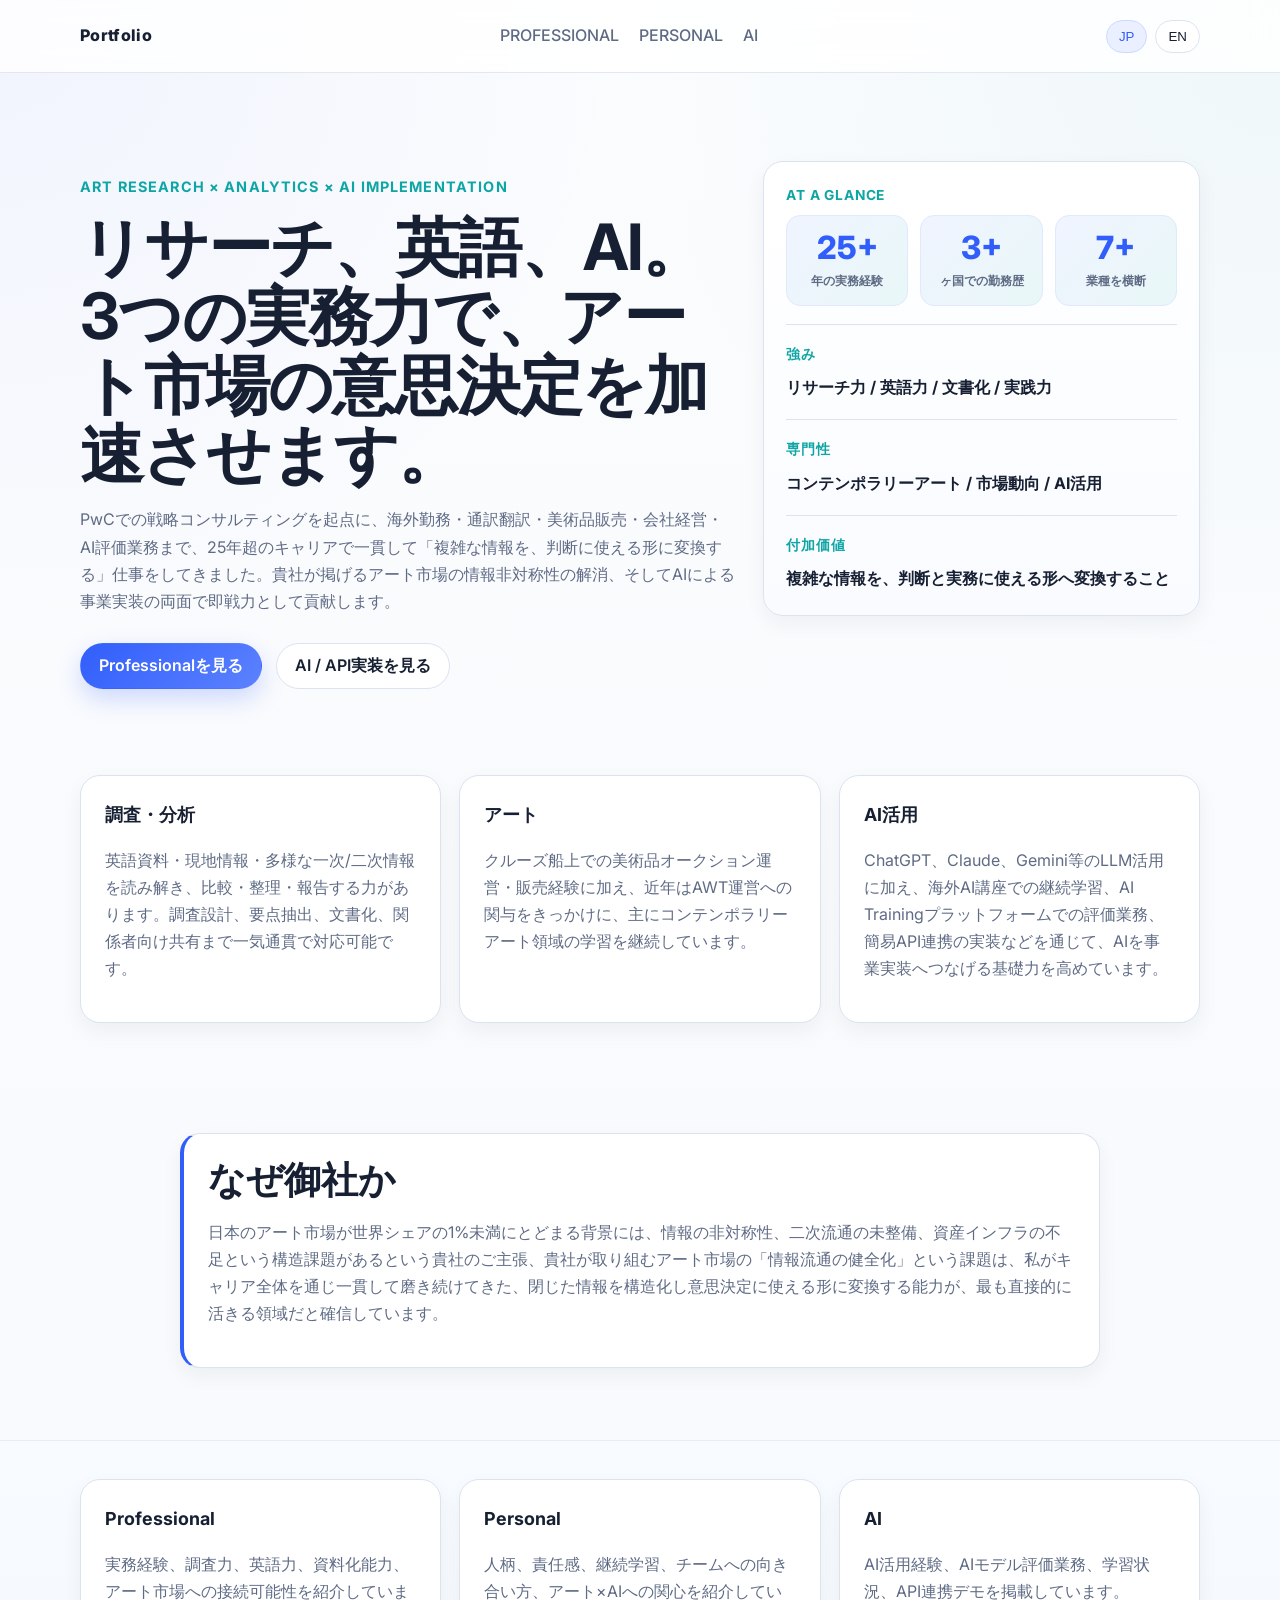
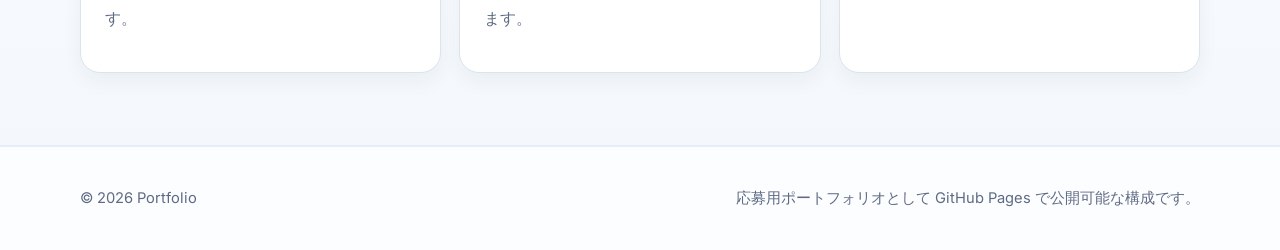
==== index.html @ 19f812e2 "Add files via upload" ====
<!DOCTYPE html>
<html lang="ja">
<head>
  <meta charset="UTF-8" />
  <meta name="viewport" content="width=device-width, initial-scale=1.0" />
  <title>Portfolio | Art Research & AI Implementation</title>
  <meta name="description" content="Professional portfolio for Art Researcher / AI Specialist application." />
  <link rel="preconnect" href="https://fonts.googleapis.com">
  <link rel="preconnect" href="https://fonts.gstatic.com" crossorigin>
  <link href="https://fonts.googleapis.com/css2?family=Inter:wght@400;500;600;700;800&display=swap" rel="stylesheet">
  <link rel="stylesheet" href="styles.css" />
</head>
<body>
  <header class="site-header">
    <div class="container nav">
      <a href="index.html" class="logo">Portfolio</a>
      <nav class="nav-links">
        <a href="professional.html" data-i18n="nav.professional">PROFESSIONAL</a>
        <a href="personal.html" data-i18n="nav.personal">PERSONAL</a>
        <a href="ai.html" data-i18n="nav.ai">AI</a>
      </nav>
      <div class="lang-switch">
        <button id="lang-jp" class="lang-btn">JP</button>
        <button id="lang-en" class="lang-btn">EN</button>
      </div>
    </div>
  </header>

  <main>
    <section class="hero">
      <div class="container hero-grid">
        <div>
          <p class="eyebrow">Art Research × Analytics × AI Implementation</p>
          <h1 data-i18n="index.title">リサーチ、英語、AI。<br>3つの実務力で、アート市場の意思決定を加速させます。</h1>
          <p class="lead" data-i18n="index.lead">
            PwCでの戦略コンサルティングを起点に、海外勤務・通訳翻訳・美術品販売・会社経営・AI評価業務まで、25年超のキャリアで一貫して「複雑な情報を、判断に使える形に変換する」仕事をしてきました。貴社が掲げるアート市場の情報非対称性の解消、そしてAIによる事業実装の両面で即戦力として貢献します。
          </p>
          <div class="hero-cta">
            <a class="btn btn-primary" href="professional.html" data-i18n="common.viewProfessional">Professionalを見る</a>
            <a class="btn btn-secondary" href="ai.html" data-i18n="common.viewAI">AI / API実装を見る</a>
          </div>
        </div>

        <div class="hero-card">
          <div class="metric">
            <span class="metric-label">At a Glance</span>
            <div class="fact-strip">
              <div class="fact"><span class="fact-number">25+</span><span class="fact-label" data-i18n="index.fact1">年の実務経験</span></div>
              <div class="fact"><span class="fact-number">3+</span><span class="fact-label" data-i18n="index.fact2">カ国での勤務歴</span></div>
              <div class="fact"><span class="fact-number">7+</span><span class="fact-label" data-i18n="index.fact3">業種を横断</span></div>
            </div>
          </div>
          <div class="metric">
            <span class="metric-label" data-i18n="index.metric1Label">強み</span>
            <strong data-i18n="index.metric1Value">Research / English / Documentation / AI Implementation</strong>
          </div>
          <div class="metric">
            <span class="metric-label" data-i18n="index.metric2Label">専門性</span>
            <strong data-i18n="index.metric2Value">Contemporary Art / Market Intelligence / AI Adoption</strong>
          </div>
          <div class="metric">
            <span class="metric-label" data-i18n="index.metric3Label">付加価値</span>
            <strong data-i18n="index.metric3Value">閉じた情報を、意思決定に使える形へ変換すること</strong>
          </div>
        </div>
      </div>
    </section>

    <section class="section">
      <div class="container">
        <div class="card-grid three">
          <article class="card">
            <h3 data-i18n="index.card1Title">Research & Analytics</h3>
            <p data-i18n="index.card1Text">
              英語資料・現地情報・多様な一次/二次情報を読み解き、比較・整理・報告する力があります。調査設計、要点抽出、文書化、関係者向け共有まで一気通貫で対応可能です。
            </p>
          </article>

          <article class="card">
            <h3 data-i18n="index.card2Title">Art Market / Contemporary Art</h3>
            <p data-i18n="index.card2Text">
              クルーズ船上での美術品オークション運営・販売経験に加え、近年はAWT運営への関与をきっかけに、主にコンテンポラリーアート領域の学習を継続しています。
            </p>
          </article>

          <article class="card">
            <h3 data-i18n="index.card3Title">AI / Implementation</h3>
            <p data-i18n="index.card3Text">
              ChatGPT、Claude、Gemini等のLLM活用に加え、海外AI講座での継続学習、AI Trainingプラットフォームでの評価業務、簡易API連携の実装などを通じて、AIを事業実装へつなげる基礎力を高めています。
            </p>
          </article>
        </div>
      </div>
    </section>

    <section class="section">
      <div class="container narrow">
        <div class="card" style="border-left: 4px solid var(--accent);">
          <h2 data-i18n="index.whyTitle">なぜ御社か</h2>
          <p data-i18n="index.whyText">
            日本のアート市場が世界シェアの1%未満にとどまる背景には、情報の非対称性、二次流通の未整備、資産インフラの不足という構造課題があるという貴社のご主張、貴社が取り組むアート市場の「情報流通の健全化」という課題は、私がキャリア全体を通じ一貫して磨き続けてきた、閉じた情報を構造化し意思決定に使える形に変換する能力が、最も直接的に活きる領域だと確信しています。
          </p>
        </div>
      </div>
    </section>

    <section class="section alt">
      <div class="container">
        <div class="card-grid three">
          <a class="card link-card" href="professional.html">
            <h3>Professional</h3>
            <p data-i18n="index.linkPro">
              実務経験、調査力、英語力、資料化能力、アート市場への接続可能性を紹介しています。
            </p>
          </a>

          <a class="card link-card" href="personal.html">
            <h3>Personal</h3>
            <p data-i18n="index.linkPersonal">
              人柄、責任感、継続学習、チームへの向き合い方、アート×AIへの関心を紹介しています。
            </p>
          </a>

          <a class="card link-card" href="ai.html">
            <h3>AI</h3>
            <p data-i18n="index.linkAI">
              AI活用経験、AIモデル評価業務、学習状況、API連携デモを掲載しています。
            </p>
          </a>
        </div>
      </div>
    </section>
  </main>

  <footer class="site-footer">
    <div class="container footer-inner">
      <p>© 2026 Portfolio</p>
      <p data-i18n="footer.text">応募用ポートフォリオとして GitHub Pages で公開可能な構成です。</p>
    </div>
  </footer>

  <script src="script.js"></script>
</body>
</html>
---- styles.css ----
:root {
  --bg: #f7f9fc;
  --bg-soft: #f1f5f9;
  --panel: #ffffff;
  --panel-strong: #f8fbff;
  --text: #172033;
  --muted: #5f6b85;
  --line: #dbe3ef;
  --accent: #315efb;
  --accent-2: #0ea5a4;
  --shadow: 0 14px 36px rgba(23, 32, 51, 0.08);
  --shadow-soft: 0 8px 20px rgba(23, 32, 51, 0.05);
  --max: 1120px;
  --radius: 20px;
}

* {
  box-sizing: border-box;
}

html {
  scroll-behavior: smooth;
}

body {
  margin: 0;
  font-family: "Inter", system-ui, -apple-system, BlinkMacSystemFont, "Segoe UI", sans-serif;
  color: var(--text);
  background:
    radial-gradient(circle at top left, rgba(49, 94, 251, 0.05), transparent 28%),
    radial-gradient(circle at top right, rgba(14, 165, 164, 0.05), transparent 30%),
    linear-gradient(180deg, #fbfcfe 0%, #f7f9fc 100%);
  line-height: 1.7;
}

a {
  color: inherit;
  text-decoration: none;
}

.container {
  width: min(calc(100% - 32px), var(--max));
  margin: 0 auto;
}

.narrow {
  width: min(calc(100% - 32px), 920px);
}

.site-header {
  position: sticky;
  top: 0;
  z-index: 1000;
  backdrop-filter: blur(12px);
  background: rgba(255, 255, 255, 0.82);
  border-bottom: 1px solid rgba(219, 227, 239, 0.8);
}

.nav {
  display: flex;
  align-items: center;
  justify-content: space-between;
  min-height: 72px;
  gap: 20px;
}

.logo {
  font-weight: 800;
  letter-spacing: 0.02em;
  color: var(--text);
}

.nav-links {
  display: flex;
  gap: 20px;
  flex-wrap: wrap;
}

.nav-links a {
  color: var(--muted);
  transition: 0.2s ease;
  font-weight: 500;
}

.nav-links a:hover,
.nav-links a.active {
  color: var(--accent);
}

.lang-switch {
  display: flex;
  gap: 8px;
}

.lang-btn {
  border: 1px solid var(--line);
  background: #fff;
  color: var(--text);
  padding: 8px 12px;
  border-radius: 999px;
  cursor: pointer;
  transition: 0.2s ease;
}

.lang-btn:hover {
  border-color: #c6d3e6;
  background: #f8fbff;
}

.lang-btn.active {
  background: #eaf0ff;
  border-color: #cbd8ff;
  color: var(--accent);
}

.hero,
.page-hero {
  padding: 88px 0 48px;
}

.hero-grid {
  display: grid;
  grid-template-columns: 1.2fr 0.8fr;
  gap: 28px;
  align-items: start;
}

.eyebrow {
  color: var(--accent-2);
  font-size: 0.9rem;
  font-weight: 700;
  letter-spacing: 0.08em;
  text-transform: uppercase;
  margin-bottom: 12px;
}

.fact-strip {
  display: grid;
  grid-template-columns: repeat(3, 1fr);
  gap: 12px;
  margin-bottom: 8px;
}

.fact {
  text-align: center;
  padding: 14px 8px;
  background: linear-gradient(135deg, #f0f4ff 0%, #e8f7f7 100%);
  border-radius: 14px;
  border: 1px solid #e0eafc;
}

.fact-number {
  display: block;
  font-size: 2rem;
  font-weight: 800;
  color: var(--accent);
  line-height: 1.1;
}

.fact-label {
  display: block;
  font-size: 0.78rem;
  color: var(--muted);
  font-weight: 600;
  margin-top: 4px;
}

h1 {
  font-size: clamp(2rem, 5vw, 4rem);
  line-height: 1.08;
  margin: 0 0 18px;
  letter-spacing: -0.03em;
  color: var(--text);
}

h2 {
  font-size: clamp(1.5rem, 3vw, 2.3rem);
  line-height: 1.2;
  margin: 0 0 14px;
  color: var(--text);
}

h3 {
  margin-top: 0;
  margin-bottom: 10px;
  font-size: 1.12rem;
  color: var(--text);
}

.lead,
.section-desc,
.card p,
.list,
.notice,
ul,
ol {
  color: var(--muted);
}

.hero-card,
.card,
.quote-card,
.notice {
  background: var(--panel);
  border: 1px solid var(--line);
  border-radius: var(--radius);
  box-shadow: var(--shadow-soft);
}

.hero-card {
  padding: 22px;
  background: linear-gradient(180deg, #ffffff 0%, #f9fbff 100%);
}

.metric + .metric {
  margin-top: 18px;
  padding-top: 18px;
  border-top: 1px solid var(--line);
}

.metric-label,
.timeline-label,
.section-kicker {
  color: var(--accent-2);
  font-size: 0.86rem;
  font-weight: 700;
  letter-spacing: 0.06em;
  text-transform: uppercase;
}

.metric-label {
  display: block;
  margin-bottom: 8px;
}

.hero-cta {
  display: flex;
  gap: 14px;
  flex-wrap: wrap;
  margin-top: 28px;
}

.btn {
  display: inline-flex;
  align-items: center;
  justify-content: center;
  min-height: 46px;
  padding: 0 18px;
  border-radius: 999px;
  font-weight: 600;
  border: 1px solid transparent;
  transition: 0.2s ease;
  cursor: pointer;
}

.btn-primary {
  background: linear-gradient(135deg, var(--accent), #5c82ff);
  color: #ffffff;
  box-shadow: 0 10px 24px rgba(49, 94, 251, 0.22);
}

.btn-primary:hover {
  transform: translateY(-1px);
  filter: brightness(1.02);
}

.btn-secondary {
  background: #ffffff;
  border-color: var(--line);
  color: var(--text);
}

.btn-secondary:hover {
  background: #f8fbff;
  border-color: #cad7ea;
}

.section {
  padding: 38px 0 72px;
}

.section.alt {
  background: linear-gradient(180deg, #f8fbff 0%, #f4f8fc 100%);
  border-top: 1px solid #e6edf7;
  border-bottom: 1px solid #e6edf7;
}

.section-head {
  margin-bottom: 24px;
}

.card-grid {
  display: grid;
  gap: 18px;
}

.card-grid.three {
  grid-template-columns: repeat(3, 1fr);
}

.card-grid.two {
  grid-template-columns: repeat(2, 1fr);
}

.card {
  padding: 24px;
}

.link-card {
  transition: 0.2s ease;
}

.link-card:hover {
  transform: translateY(-4px);
  background: #fbfdff;
  box-shadow: var(--shadow);
  border-color: #cfdbec;
}

.page-main {
  min-height: calc(100vh - 140px);
}

.timeline {
  display: grid;
  gap: 18px;
}

.chip-group {
  display: flex;
  flex-wrap: wrap;
  gap: 12px;
  margin-bottom: 22px;
}

.chip {
  padding: 10px 14px;
  border: 1px solid #d7e1ef;
  border-radius: 999px;
  background: #ffffff;
  color: var(--text);
  font-size: 0.94rem;
  box-shadow: 0 2px 8px rgba(23, 32, 51, 0.03);
}

.split {
  display: grid;
  grid-template-columns: repeat(2, 1fr);
  gap: 20px;
}

.notice {
  margin-top: 20px;
  padding: 18px 20px;
  background: #fffdf5;
  border-color: #f0e2a9;
}

.quote-card {
  padding: 28px;
  margin-top: 20px;
  background: linear-gradient(180deg, #ffffff 0%, #f8fbff 100%);
}

blockquote {
  margin: 0;
  font-size: 1.15rem;
  line-height: 1.7;
  color: #24324a;
}

.list {
  padding-left: 18px;
  margin: 0;
}

.form-row {
  display: grid;
  grid-template-columns: 1fr auto;
  gap: 14px;
  align-items: end;
}

.input-group label {
  display: block;
  margin-bottom: 8px;
  font-weight: 600;
  color: var(--text);
}

input[type="text"] {
  width: 100%;
  min-height: 48px;
  padding: 0 14px;
  border-radius: 14px;
  border: 1px solid var(--line);
  background: #ffffff;
  color: var(--text);
  outline: none;
  transition: 0.2s ease;
}

input[type="text"]:focus {
  border-color: #aebff6;
  box-shadow: 0 0 0 4px rgba(49, 94, 251, 0.08);
}

.api-status {
  margin-top: 16px;
  color: var(--muted);
}

.result-card {
  margin-top: 18px;
  padding: 18px;
  border-radius: 16px;
  background: #f9fbff;
  border: 1px solid var(--line);
}

.hidden {
  display: none;
}

.site-footer {
  border-top: 1px solid #e5edf7;
  padding: 24px 0;
  background: rgba(255, 255, 255, 0.65);
}

.footer-inner {
  display: flex;
  justify-content: space-between;
  gap: 20px;
  flex-wrap: wrap;
  color: var(--muted);
  font-size: 0.92rem;
}

.wellbeing-grid {
  display: grid;
  grid-template-columns: 1fr 1fr;
  gap: 20px;
}

.pet-photo-wrap {
  margin-bottom: 16px;
  border-radius: 16px;
  overflow: hidden;
  border: 1px solid var(--line);
  background: #fff;
}

.pet-photo {
  display: block;
  width: 100%;
  height: 500px;
  object-fit: cover;
}

.health-badges {
  display: flex;
  flex-wrap: wrap;
  gap: 10px;
  margin-bottom: 16px;
}

.health-badge {
  display: inline-flex;
  align-items: center;
  padding: 8px 12px;
  border-radius: 999px;
  background: #eef4ff;
  border: 1px solid #d6e2ff;
  color: #2f5bd3;
  font-size: 0.88rem;
  font-weight: 600;
}

.physical-meter {
  margin-top: 18px;
  display: grid;
  gap: 14px;
}

.physical-item {
  display: grid;
  gap: 8px;
}

.physical-label-row {
  display: flex;
  justify-content: space-between;
  gap: 12px;
  font-size: 0.92rem;
  color: var(--muted);
  font-weight: 600;
}

.physical-bar {
  width: 100%;
  height: 10px;
  border-radius: 999px;
  background: #e9eef7;
  overflow: hidden;
}

.physical-bar span {
  display: block;
  height: 100%;
  border-radius: 999px;
  background: linear-gradient(90deg, #315efb 0%, #0ea5a4 100%);
}

.art-results {
  display: grid;
  grid-template-columns: repeat(2, 1fr);
  gap: 16px;
  margin-top: 20px;
}

.art-result-card {
  background: var(--panel);
  border: 1px solid var(--line);
  border-radius: 16px;
  overflow: hidden;
  transition: 0.2s ease;
}

.art-result-card:hover {
  box-shadow: var(--shadow);
  transform: translateY(-2px);
}

.art-img-wrap {
  width: 100%;
  height: 200px;
  overflow: hidden;
  background: #f0f3f8;
}

.art-img-wrap img {
  width: 100%;
  height: 100%;
  object-fit: cover;
}

.art-info {
  padding: 14px 16px;
}

.art-info h4 {
  margin: 0 0 4px;
  font-size: 0.95rem;
  color: var(--text);
}

.art-artist {
  margin: 0 0 6px;
  font-size: 0.88rem;
  font-weight: 600;
  color: var(--accent);
}

.art-img-fallback {
  width: 100%;
  height: 200px;
  display: flex;
  align-items: center;
  justify-content: center;
  background: #e9eef7;
  color: var(--muted);
  font-size: 0.88rem;
  font-weight: 600;
}

.art-meta {
  margin: 0 0 4px;
  font-size: 0.82rem;
  color: var(--muted);
}

.scenario-card {
  position: relative;
  padding-top: 52px;
}

.scenario-card h3 {
  margin-top: 0;
}

.scenario-badge {
  position: absolute;
  top: 16px;
  left: 20px;
  padding: 5px 14px;
  border-radius: 999px;
  background: linear-gradient(135deg, var(--accent), var(--accent-2));
  color: #fff;
  font-size: 0.78rem;
  font-weight: 700;
  letter-spacing: 0.04em;
  line-height: 1;
}

.fact-strip {
  display: grid;
  grid-template-columns: repeat(3, 1fr);
  gap: 12px;
  margin-bottom: 8px;
}

.fact {
  text-align: center;
  padding: 14px 8px;
  background: linear-gradient(135deg, #f0f4ff 0%, #e8f7f7 100%);
  border-radius: 14px;
  border: 1px solid #e0eafc;
}

.fact-number {
  display: block;
  font-size: 2rem;
  font-weight: 800;
  color: var(--accent);
  line-height: 1.1;
}

.fact-label {
  display: block;
  font-size: 0.78rem;
  color: var(--muted);
  font-weight: 600;
  margin-top: 4px;
}

.wellness-summary {
  margin-top: 16px;
  padding: 16px 20px;
  background: linear-gradient(135deg, #f0f4ff 0%, #e8f7f7 100%);
  border-radius: 14px;
  border: 1px solid #e0eafc;
}

.wellness-summary p {
  margin: 0;
  font-size: 0.94rem;
}

.cta-section {
  padding: 48px 0 56px;
  background: linear-gradient(135deg, #f0f4ff 0%, #e8f7f7 100%);
  border-top: 1px solid #e0eafc;
}

@media (max-width: 900px) {
  .hero-grid,
  .card-grid.three,
  .card-grid.two,
  .split,
  .form-row,
  .wellbeing-grid {
    grid-template-columns: 1fr;
  }

  .nav {
    flex-wrap: wrap;
    padding: 12px 0;
  }

  .hero,
  .page-hero {
    padding-top: 64px;
  }
}
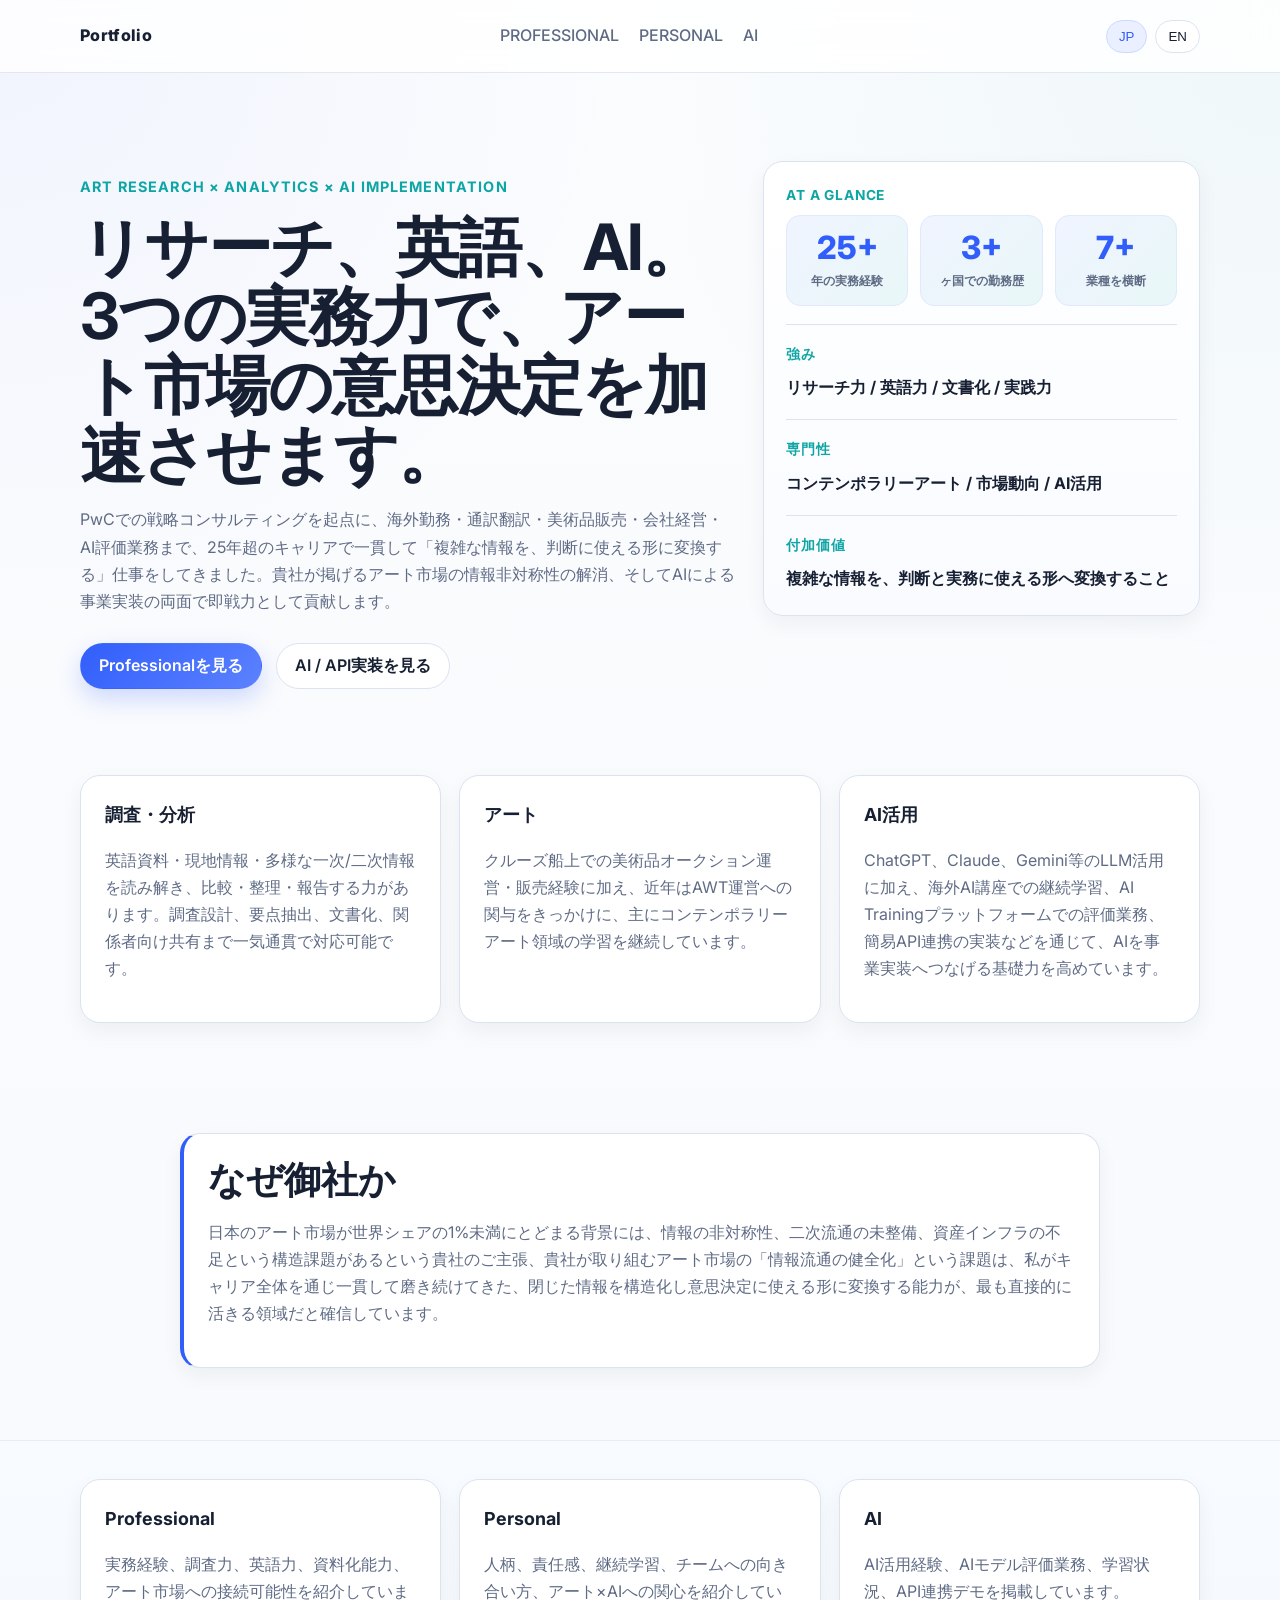
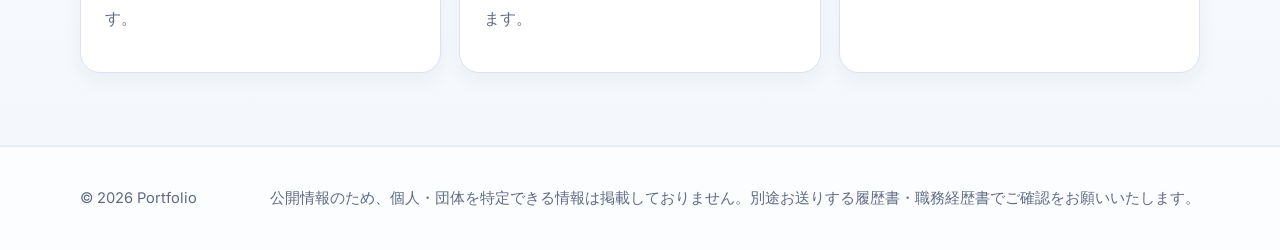
==== commit a9f0dbc3: "Add files via upload" ====
--- a/index.html
+++ b/index.html
@@ -135,7 +135,7 @@
   <footer class="site-footer">
     <div class="container footer-inner">
       <p>© 2026 Portfolio</p>
-      <p data-i18n="footer.text">応募用ポートフォリオとして GitHub Pages で公開可能な構成です。</p>
+      <p data-i18n="footer.text">公開情報のため、個人・団体を特定できる情報は掲載しておりません。別途お送りする履歴書・職務経歴書でご確認をお願いいたします。</p>
     </div>
   </footer>
 
